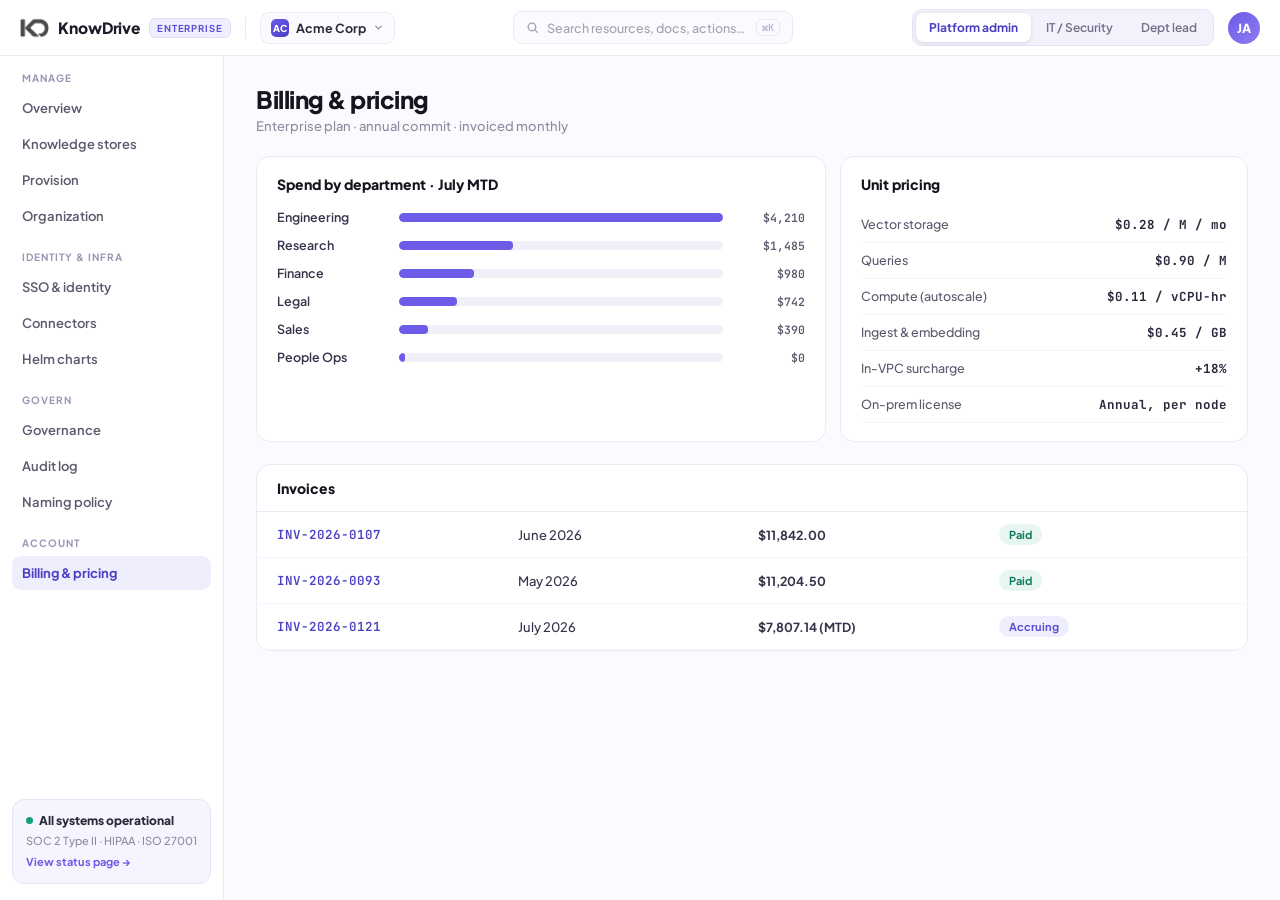
==== site/billing.html @ 1c8ac61a "KnowDrive Enterprise Console v1 Co-Authored-By: Claude Fable 5 <noreply@anthropic.com>" ====
<!DOCTYPE html>
<html lang="en">
<head>
<meta charset="utf-8">
<meta name="viewport" content="width=device-width, initial-scale=1">
<title>Billing & pricing — KnowDrive Enterprise Console</title>
<link rel="stylesheet" href="css/styles.css">
</head>
<body>

<header class="topbar">
  <a class="brand" href="index.html">
    <img src="assets/logo.png" alt="KnowDrive">
    <b>KnowDrive</b>
    <span class="tag">ENTERPRISE</span>
  </a>
  <span class="vline"></span>
  <div class="orgwrap">
    <button class="orgbtn" type="button">
      <span class="oini" style="background:linear-gradient(135deg,#6C5CE7,#4B3FC4);">AC</span>
      <span class="oname">Acme Corp</span>
      <svg width="11" height="11" viewBox="0 0 24 24" fill="none" stroke="#8C8C9E" stroke-width="2.6" stroke-linecap="round" stroke-linejoin="round"><path d="m6 9 6 6 6-6"/></svg>
    </button>
    <div class="orgmenu hidden">
      <div class="mlabel">Switch organization</div>
      <button class="orgopt" type="button" data-org="acme"><span class="oini" style="background:linear-gradient(135deg,#6C5CE7,#4B3FC4);">AC</span><span><span class="oname">Acme Corp</span><span class="osub">412 members · 6 stores</span></span><span class="check">✓</span></button>
      <button class="orgopt" type="button" data-org="northwind"><span class="oini" style="background:linear-gradient(135deg,#12A07A,#0B7C63);">NL</span><span><span class="oname">Northwind Labs</span><span class="osub">38 members · 2 stores</span></span><span class="check">✓</span></button>
      <button class="orgopt" type="button" data-org="recourse"><span class="oini" style="background:linear-gradient(135deg,#2A6FDB,#1B4FA8);">RS</span><span><span class="oname">Recourse Software</span><span class="osub">9 members · 1 store</span></span><span class="check">✓</span></button>
    </div>
  </div>
  <span class="spacer"></span>
  <button class="searchbtn" type="button">
    <svg width="13" height="13" viewBox="0 0 24 24" fill="none" stroke="#A1A1B2" stroke-width="2.4" stroke-linecap="round"><circle cx="11" cy="11" r="7"/><path d="m21 21-4.3-4.3"/></svg>
    Search resources, docs, actions…
    <kbd>⌘K</kbd>
  </button>
  <span class="spacer"></span>
  <div class="roleseg">
    <button type="button" data-role="platform">Platform admin</button>
    <button type="button" data-role="security">IT / Security</button>
    <button type="button" data-role="dept">Dept lead</button>
  </div>
  <a class="avatar" href="profile.html" title="Profile &amp; account">JA</a>
</header>

<div class="frame">
  <aside class="sidebar">

      <div class="navsec">
        <div class="ntitle">Manage</div>
        <div class="nitems">
          <a class="navitem" data-roles="platform security dept" href="index.html">Overview</a>
          <a class="navitem" data-roles="platform dept" href="stores.html">Knowledge stores</a>
          <a class="navitem" data-roles="platform dept" href="provision.html">Provision</a>
          <a class="navitem" data-roles="platform security" href="organization.html">Organization</a>
        </div>
      </div>

      <div class="navsec">
        <div class="ntitle">Identity & infra</div>
        <div class="nitems">
          <a class="navitem" data-roles="platform security" href="sso.html">SSO & identity</a>
          <a class="navitem" data-roles="platform security" href="connectors.html">Connectors</a>
          <a class="navitem" data-roles="platform security" href="helm.html">Helm charts</a>
        </div>
      </div>

      <div class="navsec">
        <div class="ntitle">Govern</div>
        <div class="nitems">
          <a class="navitem" data-roles="platform security" href="governance.html">Governance</a>
          <a class="navitem" data-roles="platform security" href="audit.html">Audit log</a>
          <a class="navitem" data-roles="platform security" href="naming.html">Naming policy</a>
        </div>
      </div>

      <div class="navsec">
        <div class="ntitle">Account</div>
        <div class="nitems">
          <a class="navitem active" data-roles="platform dept" href="billing.html">Billing & pricing</a>
        </div>
      </div>
    <a class="statusbox" href="status.html">
      <span class="srow"><span class="sdot"></span>All systems operational</span>
      <span class="ssub">SOC 2 Type II · HIPAA · ISO 27001</span>
      <span class="slink">View status page →</span>
    </a>
  </aside>
  <main class="main">
    <div class="content">

<h1 class="pt">Billing &amp; pricing</h1>
<div class="psub" style="margin-bottom:22px;">Enterprise plan · annual commit · invoiced monthly</div>
<div style="display:grid; grid-template-columns:1.4fr 1fr; gap:14px;" class="section-gap">
  <div class="card pad">
    <div class="ctitle" style="margin-bottom:16px;">Spend by department · July MTD</div>
    <div style="display:flex; flex-direction:column; gap:12px;">
      <div style="display:grid; grid-template-columns:110px 1fr 70px; gap:12px; align-items:center;"><span class="td b">Engineering</span><div class="bar" style="height:9px; border-radius:5px;"><div class="fill" style="width:100%;"></div></div><span class="td mono2" style="font-weight:600; color:#5A5A6E; text-align:right;">$4,210</span></div>
      <div style="display:grid; grid-template-columns:110px 1fr 70px; gap:12px; align-items:center;"><span class="td b">Research</span><div class="bar" style="height:9px; border-radius:5px;"><div class="fill" style="width:35%;"></div></div><span class="td mono2" style="font-weight:600; color:#5A5A6E; text-align:right;">$1,485</span></div>
      <div style="display:grid; grid-template-columns:110px 1fr 70px; gap:12px; align-items:center;"><span class="td b">Finance</span><div class="bar" style="height:9px; border-radius:5px;"><div class="fill" style="width:23%;"></div></div><span class="td mono2" style="font-weight:600; color:#5A5A6E; text-align:right;">$980</span></div>
      <div style="display:grid; grid-template-columns:110px 1fr 70px; gap:12px; align-items:center;"><span class="td b">Legal</span><div class="bar" style="height:9px; border-radius:5px;"><div class="fill" style="width:18%;"></div></div><span class="td mono2" style="font-weight:600; color:#5A5A6E; text-align:right;">$742</span></div>
      <div style="display:grid; grid-template-columns:110px 1fr 70px; gap:12px; align-items:center;"><span class="td b">Sales</span><div class="bar" style="height:9px; border-radius:5px;"><div class="fill" style="width:9%;"></div></div><span class="td mono2" style="font-weight:600; color:#5A5A6E; text-align:right;">$390</span></div>
      <div style="display:grid; grid-template-columns:110px 1fr 70px; gap:12px; align-items:center;"><span class="td b">People Ops</span><div class="bar" style="height:9px; border-radius:5px;"><div class="fill" style="width:2%;"></div></div><span class="td mono2" style="font-weight:600; color:#5A5A6E; text-align:right;">$0</span></div>
    </div>
  </div>
  <div class="card pad">
    <div class="ctitle" style="margin-bottom:14px;">Unit pricing</div>
    <div style="display:flex; justify-content:space-between; padding:9px 0; border-bottom:1px solid #F5F3FC;"><span class="td" style="font-size:12.5px; color:#5A5A6E;">Vector storage</span><span class="td mono" style="font-weight:700; color:#2A2A3C;">$0.28 / M / mo</span></div>
    <div style="display:flex; justify-content:space-between; padding:9px 0; border-bottom:1px solid #F5F3FC;"><span class="td" style="font-size:12.5px; color:#5A5A6E;">Queries</span><span class="td mono" style="font-weight:700; color:#2A2A3C;">$0.90 / M</span></div>
    <div style="display:flex; justify-content:space-between; padding:9px 0; border-bottom:1px solid #F5F3FC;"><span class="td" style="font-size:12.5px; color:#5A5A6E;">Compute (autoscale)</span><span class="td mono" style="font-weight:700; color:#2A2A3C;">$0.11 / vCPU-hr</span></div>
    <div style="display:flex; justify-content:space-between; padding:9px 0; border-bottom:1px solid #F5F3FC;"><span class="td" style="font-size:12.5px; color:#5A5A6E;">Ingest & embedding</span><span class="td mono" style="font-weight:700; color:#2A2A3C;">$0.45 / GB</span></div>
    <div style="display:flex; justify-content:space-between; padding:9px 0; border-bottom:1px solid #F5F3FC;"><span class="td" style="font-size:12.5px; color:#5A5A6E;">In-VPC surcharge</span><span class="td mono" style="font-weight:700; color:#2A2A3C;">+18%</span></div>
    <div style="display:flex; justify-content:space-between; padding:9px 0; border-bottom:1px solid #F5F3FC;"><span class="td" style="font-size:12.5px; color:#5A5A6E;">On-prem license</span><span class="td mono" style="font-weight:700; color:#2A2A3C;">Annual, per node</span></div>
  </div>
</div>
<div class="card" style="overflow:hidden;">
  <div style="padding:14px 20px; border-bottom:1px solid #ECE9F7;" class="ctitle">Invoices</div>
  <div class="trow" style="grid-template-columns:1fr 1fr 1fr 1fr;"><span class="td mono">INV-2026-0107</span><span class="td">June 2026</span><span class="td b" style="font-weight:700;">$11,842.00</span><span class="chip green">Paid</span></div>
  <div class="trow" style="grid-template-columns:1fr 1fr 1fr 1fr;"><span class="td mono">INV-2026-0093</span><span class="td">May 2026</span><span class="td b" style="font-weight:700;">$11,204.50</span><span class="chip green">Paid</span></div>
  <div class="trow" style="grid-template-columns:1fr 1fr 1fr 1fr;"><span class="td mono">INV-2026-0121</span><span class="td">July 2026</span><span class="td b" style="font-weight:700;">$7,807.14 (MTD)</span><span class="chip violet">Accruing</span></div>
</div>
    </div>
  </main>
</div>

<script src="js/shell.js"></script>
</body>
</html>
---- site/css/styles.css ----
/* ===========================================================
   KnowDrive Enterprise Console — shared styles
   Plain CSS, no framework.
=========================================================== */
@import url("https://fonts.googleapis.com/css2?family=Plus+Jakarta+Sans:wght@400;500;600;700;800&family=JetBrains+Mono:wght@400;500;600&display=swap");

:root {
  --ink:#15151F; --muted:#5A5A6E; --faint:#8C8C9E; --soft:#9A95B5;
  --brand:#6C5CE7; --brand-dk:#4B3FC4; --brand-bg:#EFEEFC;
  --line:#ECE9F7; --line2:#F5F3FC; --page:#FBFAFF;
  --green:#12A07A; --green-dk:#0E7C5F; --green-bg:#E7F6F1;
  --amber:#C9871F; --amber-bg:#FCF3E3;
  --red:#C03A3A; --red-bg:#FBEDED;
  --blue:#2A6FDB; --blue-bg:#E9F1FD;
}
* { box-sizing:border-box; }
html, body { margin:0; padding:0; }
body {
  font-family:"Plus Jakarta Sans", system-ui, sans-serif;
  -webkit-font-smoothing:antialiased;
  color:var(--ink); background:var(--page);
  height:100vh; display:flex; flex-direction:column; overflow:hidden;
}
a { color:var(--brand); text-decoration:none; }
a:hover { color:var(--brand-dk); }
.mono { font-family:"JetBrains Mono", monospace; }

@keyframes kdPulse { 0%,100%{opacity:1} 50%{opacity:.35} }
@keyframes kdFadeIn { from{opacity:0; transform:translateY(6px)} to{opacity:1; transform:none} }
@keyframes kdSpin { to{transform:rotate(360deg)} }
@keyframes kdBarStripe { 0%{background-position:0 0} 100%{background-position:28px 0} }

/* ---------- topbar ---------- */
.topbar { flex:none; display:flex; align-items:center; gap:14px; padding:0 20px; height:56px; background:#fff; border-bottom:1px solid var(--line); }
.brand { display:flex; align-items:center; gap:9px; }
.brand img { height:22px; width:auto; display:block; }
.brand b { font-weight:800; font-size:15.5px; letter-spacing:-.01em; color:#1C1C2B; }
.brand .tag { font:700 9.5px "Plus Jakarta Sans"; letter-spacing:.09em; color:#5B4FD6; background:var(--brand-bg); border:1px solid #E2DEF8; padding:3px 7px; border-radius:6px; }
.vline { width:1px; height:22px; background:var(--line); }
.spacer { flex:1; }

.orgwrap { position:relative; }
.orgbtn { display:flex; align-items:center; gap:7px; padding:6px 10px; border:1px solid var(--line); border-radius:9px; background:#FBFAFE; cursor:pointer; font:700 12.5px "Plus Jakarta Sans"; color:#2A2A3C; }
.orgbtn:hover { border-color:#D7D4F7; }
.orgbtn .oini, .orgmenu .oini { width:18px; height:18px; border-radius:5px; color:#fff; display:flex; align-items:center; justify-content:center; font-size:9.5px; font-weight:800; }
.orgmenu { position:absolute; top:40px; left:0; width:248px; background:#fff; border:1px solid #ECECF1; border-radius:13px; box-shadow:0 16px 44px rgba(20,20,50,.16); padding:7px; z-index:150; animation:kdFadeIn .15s ease; }
.orgmenu.hidden { display:none; }
.orgmenu .mlabel { font:700 10px "Plus Jakarta Sans"; letter-spacing:.1em; text-transform:uppercase; color:var(--soft); padding:7px 10px 5px; }
.orgmenu button.orgopt { display:flex; align-items:center; gap:10px; width:100%; padding:8px 10px; border:none; border-radius:9px; cursor:pointer; background:none; text-align:left; }
.orgmenu button.orgopt:hover, .orgmenu button.orgopt.active { background:var(--line2); }
.orgopt .oini { width:24px; height:24px; border-radius:7px; font:800 10px "Plus Jakarta Sans"; }
.orgopt .oname { display:block; font:700 12.5px "Plus Jakarta Sans"; color:#2A2A3C; }
.orgopt .osub { display:block; font:500 10.5px "Plus Jakarta Sans"; color:var(--soft); }
.orgopt .check { margin-left:auto; color:var(--brand); font-weight:800; }

.searchbtn { display:flex; align-items:center; gap:8px; padding:7px 12px; border:1px solid var(--line); border-radius:9px; background:#FBFAFE; width:280px; cursor:pointer; font:500 12.5px "Plus Jakarta Sans"; color:#A1A1B2; }
.searchbtn:hover { border-color:#D7D4F7; }
.searchbtn kbd { margin-left:auto; font:600 10px "JetBrains Mono"; color:#B9B4D6; border:1px solid var(--line); border-radius:5px; padding:1px 5px; }

.roleseg { display:flex; align-items:center; background:#F3F1FB; border:1px solid #E7E3F6; border-radius:10px; padding:3px; gap:2px; }
.roleseg button { padding:7px 13px; border:none; border-radius:8px; background:transparent; cursor:pointer; font:600 12px "Plus Jakarta Sans"; color:#71718A; }
.roleseg button.active { background:#fff; box-shadow:0 1px 4px rgba(30,20,80,.12); font-weight:700; color:var(--brand-dk); }

.avatar { width:32px; height:32px; border-radius:50%; background:linear-gradient(135deg,#6C5CE7,#8E7CF0); color:#fff; display:flex; align-items:center; justify-content:center; font:800 12.5px "Plus Jakarta Sans"; }
a.avatar:hover { box-shadow:0 0 0 3px var(--brand-bg); color:#fff; }

/* ---------- frame ---------- */
.frame { flex:1; display:flex; min-height:0; }
.sidebar { flex:none; width:224px; background:#fff; border-right:1px solid var(--line); padding:16px 12px; overflow-y:auto; display:flex; flex-direction:column; gap:18px; }
.navsec .ntitle { font:700 10px "Plus Jakarta Sans"; letter-spacing:.1em; text-transform:uppercase; color:var(--soft); padding:0 10px 7px; }
.navsec { display:block; }
.navsec .nitems { display:flex; flex-direction:column; gap:2px; }
a.navitem { display:block; padding:9px 10px; border-radius:9px; font:600 13px "Plus Jakarta Sans"; color:var(--muted); }
a.navitem:hover { background:var(--line2); color:var(--muted); }
a.navitem.active { background:var(--brand-bg); font-weight:700; color:var(--brand-dk); }
a.statusbox { margin-top:auto; display:block; background:#F6F4FE; border:1px solid #E7E3F6; border-radius:12px; padding:13px; }
a.statusbox:hover { border-color:#D7D4F7; background:#F1EDFD; }
.statusbox .srow { display:flex; align-items:center; gap:6px; font:800 12px "Plus Jakarta Sans"; color:#2A2A3C; }
.statusbox .sdot { width:7px; height:7px; border-radius:50%; background:var(--green); animation:kdPulse 2.2s ease-in-out infinite; }
.statusbox .ssub { font:500 11px "Plus Jakarta Sans"; color:var(--faint); margin-top:5px; line-height:1.5; }
.statusbox .slink { font:700 11px "Plus Jakarta Sans"; color:var(--brand); margin-top:7px; }

.main { flex:1; overflow-y:auto; min-width:0; }
.content { max-width:1180px; margin:0 auto; padding:28px 32px 60px; animation:kdFadeIn .25s ease; }

/* ---------- headings & buttons ---------- */
.head-row { display:flex; align-items:flex-end; justify-content:space-between; margin-bottom:22px; }
h1.pt { font:800 24px "Plus Jakarta Sans"; letter-spacing:-.02em; margin:0; }
.psub { font:500 13px "Plus Jakarta Sans"; color:var(--faint); margin-top:4px; }
.btn { display:inline-flex; align-items:center; gap:8px; padding:11px 18px; border-radius:11px; cursor:pointer; font:700 13px "Plus Jakarta Sans"; border:none; white-space:nowrap; }
.btn.primary { background:var(--brand); color:#fff; box-shadow:0 6px 18px rgba(108,92,231,.28); }
.btn.primary:hover { background:#5B4FD6; color:#fff; }
.btn.dark { background:var(--ink); color:#fff; box-shadow:0 6px 18px rgba(21,21,31,.18); }
.btn.dark:hover { background:#000; }
.btn.ghost { background:#fff; color:#2A2A3C; border:1px solid #E2E2EA; }
.btn.ghost:hover { border-color:#D7D4F7; }
.btn.danger { background:var(--red); color:#fff; }
.btn.dghost { background:#fff; color:var(--red); border:1px solid #F0D9D9; }
.btn.dghost:hover { background:var(--red-bg); }
.btn.sm { padding:7px 12px; border-radius:8px; font-size:11.5px; }
.backlink { display:inline-block; font:700 12.5px "Plus Jakarta Sans"; color:var(--brand); margin-bottom:14px; background:none; border:none; cursor:pointer; padding:0; }

/* ---------- cards, chips, tables ---------- */
.card { background:#fff; border:1px solid var(--line); border-radius:14px; }
.card.pad { padding:18px 20px; }
.ctitle { font:800 14px "Plus Jakarta Sans"; }
.chip { display:inline-flex; align-items:center; justify-self:start; white-space:nowrap; padding:4px 10px; border-radius:20px; font:700 11px "Plus Jakarta Sans"; }
.chip.green { background:var(--green-bg); color:var(--green-dk); }
.chip.amber { background:var(--amber-bg); color:#B0761B; }
.chip.red { background:var(--red-bg); color:var(--red); }
.chip.violet { background:var(--brand-bg); color:#5B4FD6; }
.chip.gray { background:#F3F3F7; color:#71718A; }
.chip.blue { background:var(--blue-bg); color:var(--blue); }

.grid4 { display:grid; grid-template-columns:repeat(4,1fr); gap:14px; margin-bottom:22px; }
.grid2 { display:grid; grid-template-columns:1fr 1fr; gap:12px; }
.kpi { background:#fff; border:1px solid var(--line); border-radius:14px; padding:16px 18px; }
.kpi .kl { font:700 11px "Plus Jakarta Sans"; letter-spacing:.07em; text-transform:uppercase; color:var(--soft); }
.kpi .kv { font:800 25px "Plus Jakarta Sans"; letter-spacing:-.02em; }
.kpi .krow { display:flex; align-items:baseline; gap:8px; margin-top:8px; }
.kpi .kd { font:700 12px "Plus Jakarta Sans"; }
.kpi .kd.up { color:var(--green); } .kpi .kd.warn { color:var(--amber); }
.kpi .ks { font:500 11.5px "Plus Jakarta Sans"; color:var(--faint); margin-top:4px; }

.thead, .trow { display:grid; gap:12px; padding:12px 20px; align-items:center; }
.thead { background:#FBFAFE; border-bottom:1px solid var(--line); font:700 10.5px "Plus Jakarta Sans"; letter-spacing:.07em; text-transform:uppercase; color:var(--soft); }
.trow { border-bottom:1px solid var(--line2); }
a.trow:hover, .trow.click:hover { background:#FBFAFE; cursor:pointer; }
.td { font:500 13px "Plus Jakarta Sans"; color:#33334A; }
.td.b { font-weight:600; font-size:12.5px; }
.td.mono { font:600 12.5px "JetBrains Mono"; color:var(--brand-dk); }
.td.mono2 { font:500 11.5px "JetBrains Mono"; color:var(--faint); }
.td.dim { color:var(--faint); font-size:12px; }
.td.r { text-align:right; }

.bar { height:7px; background:#F1EFF8; border-radius:4px; overflow:hidden; }
.bar .fill { height:100%; border-radius:4px; background:var(--brand); }
.bar .fill.warn { background:var(--amber); }

/* chip-style option buttons */
.chipbtn { padding:9px 15px; border:1px solid #E2E2EA; border-radius:10px; background:#fff; cursor:pointer; font:600 12.5px "Plus Jakarta Sans"; color:var(--muted); }
.chipbtn.active { border:1.5px solid var(--brand); background:var(--brand-bg); font-weight:700; color:var(--brand-dk); }
.chiprow { display:flex; gap:8px; flex-wrap:wrap; }

/* toggle */
.toggle { width:38px; height:22px; border-radius:11px; padding:2px; display:inline-flex; background:#D9D5EC; transition:background .2s; flex:none; cursor:pointer; border:none; }
.toggle .knob { width:18px; height:18px; border-radius:50%; background:#fff; transition:transform .2s; box-shadow:0 1px 3px rgba(0,0,0,.2); }
.toggle.on { background:var(--brand); }
.toggle.on .knob { transform:translateX(16px); }

/* inputs */
.input { width:100%; border:1px solid #E2E2EA; border-radius:11px; padding:11px 14px; font:500 13.5px "Plus Jakarta Sans"; color:#1C1C2B; outline:none; background:#fff; }
.input:focus { border-color:var(--brand); box-shadow:0 0 0 3px var(--brand-bg); }
.flabel { font:700 12px "Plus Jakarta Sans"; color:var(--muted); margin-bottom:7px; }
.idpill { display:flex; align-items:center; gap:8px; margin-top:10px; padding:10px 13px; background:#F6F4FE; border:1px solid #E7E3F6; border-radius:10px; }
.idpill .il { font:700 10.5px "Plus Jakarta Sans"; letter-spacing:.07em; color:var(--soft); }
.idpill .iv { font:600 12.5px "JetBrains Mono"; color:var(--brand-dk); }
.idpill .ok { margin-left:auto; font:600 11px "Plus Jakarta Sans"; color:var(--green); }

/* select cards */
.selcard { text-align:left; padding:16px 18px; border-radius:13px; cursor:pointer; background:#fff; border:1px solid #E7E7EF; }
.selcard.active { background:#F6F4FE; border:1.5px solid var(--brand); }
.selcard .st { font:800 13.5px "Plus Jakarta Sans"; color:var(--ink); }
.selcard .sd { display:block; font:500 12px "Plus Jakarta Sans"; color:var(--faint); line-height:1.55; margin-top:7px; }
.selcard .sc2 { display:block; font:600 11px "Plus Jakarta Sans"; color:#5B4FD6; margin-top:9px; }
.selcard .sp { display:block; font:800 19px "Plus Jakarta Sans"; color:var(--brand); margin-top:6px; }

/* code blocks */
.codeblock { background:var(--ink); border-radius:11px; padding:13px 15px; font:600 11.5px "JetBrains Mono"; color:#B9AFFA; line-height:1.7; overflow-x:auto; white-space:pre; }
.codeblock.lite { background:#FBFAFE; border:1px solid var(--line); color:var(--brand-dk); font-weight:500; }

/* overlays: modals + palette */
.overlay { position:fixed; inset:0; z-index:180; background:rgba(21,21,31,.42); backdrop-filter:blur(3px); display:flex; align-items:center; justify-content:center; padding:24px; }
.overlay.hidden { display:none; }
.overlay.top { align-items:flex-start; padding-top:110px; z-index:200; }
.modal { width:440px; max-width:92vw; background:#fff; border-radius:18px; box-shadow:0 30px 80px rgba(20,10,60,.32); padding:26px 28px; animation:kdFadeIn .15s ease; }
.mtitle { font:800 17px "Plus Jakarta Sans"; margin-bottom:16px; }
.mfoot { display:flex; gap:10px; justify-content:flex-end; margin-top:20px; }
.mcenter { text-align:center; padding:10px 0; }
.mico { width:48px; height:48px; margin:0 auto 14px; border-radius:50%; display:flex; align-items:center; justify-content:center; }
.mico.green { background:var(--green-bg); } .mico.violet { background:var(--brand-bg); }
.spinner { width:44px; height:44px; margin:0 auto 16px; border-radius:50%; border:3px solid var(--brand-bg); border-top-color:var(--brand); animation:kdSpin 1s linear infinite; }
.mh { font:800 16px "Plus Jakarta Sans"; }
.ms { font:500 12.5px "Plus Jakarta Sans"; color:var(--faint); margin-top:5px; line-height:1.6; }
.merr { font:600 12px "Plus Jakarta Sans"; color:var(--red); margin-top:10px; }

.palette { width:620px; max-width:90vw; background:#fff; border-radius:16px; box-shadow:0 30px 80px rgba(20,10,60,.32); overflow:hidden; animation:kdFadeIn .15s ease; }
.palette .pin { display:flex; align-items:center; gap:11px; padding:15px 18px; border-bottom:1px solid var(--line); }
.palette input { flex:1; border:none; outline:none; font:600 15px "Plus Jakarta Sans"; color:var(--ink); background:transparent; }
.palette .presults { max-height:390px; overflow-y:auto; padding:8px; }
.palette .pgroup { font:700 10px "Plus Jakarta Sans"; letter-spacing:.1em; text-transform:uppercase; color:var(--soft); padding:10px 12px 5px; }
.palette a.pitem { display:flex; align-items:center; gap:11px; padding:10px 12px; border-radius:9px; font:600 13px "Plus Jakarta Sans"; color:#2A2A3C; }
.palette a.pitem:hover { background:var(--line2); color:#2A2A3C; }
.palette .pico { flex:none; width:22px; height:22px; border-radius:6px; display:inline-flex; align-items:center; justify-content:center; font:800 9px "JetBrains Mono"; }
.palette .phint { margin-left:auto; font:500 11px "Plus Jakarta Sans"; color:#B9B4D6; }
.palette .pfoot { display:flex; gap:14px; padding:10px 18px; border-top:1px solid var(--line2); background:#FBFAFE; font:600 10.5px "Plus Jakarta Sans"; color:#B9B4D6; }
.palette .pempty { padding:26px; text-align:center; font:500 13px "Plus Jakarta Sans"; color:var(--soft); }

/* wizard steps */
.wsteps { display:flex; gap:8px; margin-bottom:26px; }
.wstep { flex:1; display:flex; align-items:center; gap:9px; }
.wnum { flex:none; width:24px; height:24px; border-radius:50%; display:inline-flex; align-items:center; justify-content:center; font:800 11px "Plus Jakarta Sans"; background:#F1EFF8; color:var(--soft); }
.wstep.active .wnum { background:var(--brand); color:#fff; }
.wstep.done .wnum { background:var(--green); color:#fff; }
.wlabel { font:600 12px "Plus Jakarta Sans"; color:var(--soft); white-space:nowrap; }
.wstep.active .wlabel { font-weight:800; color:var(--ink); }
.wstep.done .wlabel { color:var(--green); }
.wline { flex:1; height:2px; border-radius:1px; background:var(--line); }
.wstep.done .wline { background:var(--green); }

/* status page bars */
.upbars { display:flex; gap:2px; }
.upbars div { flex:1; height:26px; border-radius:2px; background:#8FD8BC; }
.upbars div.amber { background:#F0C674; }
.upbars div.red { background:#E08B8B; }

/* misc */
.section-gap { margin-bottom:22px; }
.hidden { display:none !important; }

/* ---------- page-load progress bar ---------- */
.loadbar { position:fixed; top:0; left:0; height:3px; width:0; z-index:400; background:linear-gradient(90deg,#6C5CE7,#8E7CF0); border-radius:0 2px 2px 0; box-shadow:0 0 8px rgba(108,92,231,.5); transition:width .25s ease, opacity .3s ease; pointer-events:none; }
body.loading .content { opacity:.45; transition:opacity .2s ease; }

/* skeleton shimmer on arrival */
@keyframes kdShimmer { 0%{background-position:-360px 0} 100%{background-position:360px 0} }
body.arriving .content > * { animation:kdFadeIn .3s ease both; }
body.arriving .content > *:nth-child(2) { animation-delay:.06s; }
body.arriving .content > *:nth-child(3) { animation-delay:.12s; }
body.arriving .content > *:nth-child(4) { animation-delay:.18s; }

/* ---------- responsive / mobile ---------- */
.menubtn { display:none; flex:none; width:38px; height:38px; align-items:center; justify-content:center; border:1px solid var(--line); border-radius:9px; background:#FBFAFE; cursor:pointer; }
.scrim { display:none; }

@media (max-width: 1080px) {
  .grid4 { grid-template-columns:repeat(2,1fr); }
  .searchbtn { width:auto; font-size:0; gap:0; padding:10px 11px; }
  .searchbtn kbd { display:none; }
}

@media (max-width: 860px) {
  /* topbar condenses */
  .topbar { gap:10px; padding:0 14px; height:54px; }
  .brand b, .brand .tag, .vline { display:none; }
  .roleseg { display:none; }
  .searchbtn kbd { display:none; }
  .orgbtn .oname { max-width:92px; overflow:hidden; text-overflow:ellipsis; white-space:nowrap; }

  /* off-canvas sidebar behind a hamburger */
  .menubtn { display:flex; }
  .sidebar { position:fixed; top:54px; bottom:0; left:0; z-index:170; width:min(280px, 84vw); transform:translateX(-105%); transition:transform .22s ease; box-shadow:0 18px 60px rgba(20,10,60,.18); }
  body.navopen .sidebar { transform:none; }
  .scrim { position:fixed; inset:54px 0 0 0; z-index:160; background:rgba(21,21,31,.38); }
  body.navopen .scrim { display:block; }

  /* content */
  .content { padding:18px 16px 48px; }
  .head-row { flex-direction:column; align-items:flex-start; gap:12px; }
  h1.pt { font-size:20px; }
  .grid2, .grid4 { grid-template-columns:1fr; }
  .content [style*="grid-template-columns:1.6fr 1fr"],
  .content [style*="grid-template-columns:1.4fr 1fr"],
  .content [style*="grid-template-columns:1fr 1fr 1fr"],
  .content [style*="grid-template-columns:1.2fr 1fr"],
  .content [style*="grid-template-columns:repeat(5,1fr)"] { grid-template-columns:1fr !important; }

  /* data tables scroll sideways instead of crushing */
  .card:has(.thead) { overflow-x:auto; }
  .card:has(.thead) .thead, .card:has(.thead) .trow { min-width:720px; }

  /* dept/org cards stack */
  .content .card[style*="grid-template-columns:1.4fr 1fr 1fr 1.4fr 1fr"] { grid-template-columns:1fr 1fr !important; }

  /* wizard */
  .wsteps { flex-wrap:wrap; gap:10px 8px; }
  .wstep { flex:0 0 auto; }
  .wline { display:none; }
  .wpanel.card { padding:20px 18px !important; }

  /* modals & palette */
  .modal { padding:22px 20px; }
  .overlay.top { padding-top:70px; }
  .palette .presults { max-height:60vh; }

  /* profile rows wrap */
  .srow-item { grid-template-columns:1fr auto !important; row-gap:4px; }
  .srow-item .td.mono2 { display:none; }

  /* status uptime bars slim down */
  .upbars div { height:20px; }

  /* touch targets */
  .btn.sm { padding:9px 14px; }
  a.navitem { padding:12px 10px; }
}
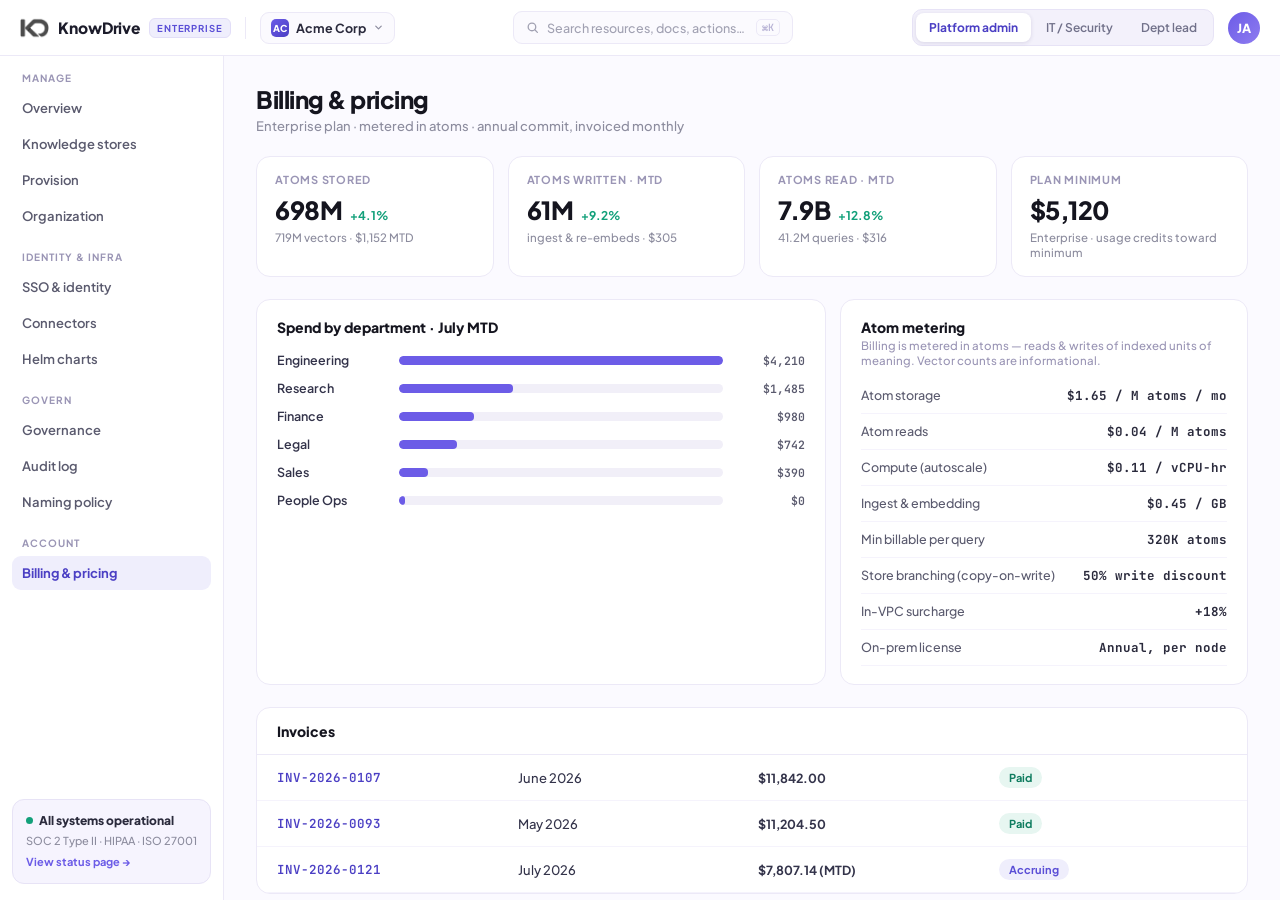
==== commit 07e2e586: "Implement Enterprise Console design update: atom-based metering Sync billing, governance, index, pro" ====
--- a/site/billing.html
+++ b/site/billing.html
@@ -90,7 +90,13 @@
     <div class="content">
 
 <h1 class="pt">Billing &amp; pricing</h1>
-<div class="psub" style="margin-bottom:22px;">Enterprise plan · annual commit · invoiced monthly</div>
+<div class="psub" style="margin-bottom:22px;">Enterprise plan · metered in atoms · annual commit, invoiced monthly</div>
+<div class="grid4">
+  <div class="kpi"><div class="kl">Atoms stored</div><div class="krow"><span class="kv">698M</span><span class="kd up">+4.1%</span></div><div class="ks">719M vectors · $1,152 MTD</div></div>
+  <div class="kpi"><div class="kl">Atoms written · MTD</div><div class="krow"><span class="kv">61M</span><span class="kd up">+9.2%</span></div><div class="ks">ingest &amp; re-embeds · $305</div></div>
+  <div class="kpi"><div class="kl">Atoms read · MTD</div><div class="krow"><span class="kv">7.9B</span><span class="kd up">+12.8%</span></div><div class="ks">41.2M queries · $316</div></div>
+  <div class="kpi"><div class="kl">Plan minimum</div><div class="krow"><span class="kv">$5,120</span></div><div class="ks">Enterprise · usage credits toward minimum</div></div>
+</div>
 <div style="display:grid; grid-template-columns:1.4fr 1fr; gap:14px;" class="section-gap">
   <div class="card pad">
     <div class="ctitle" style="margin-bottom:16px;">Spend by department · July MTD</div>
@@ -104,11 +110,14 @@
     </div>
   </div>
   <div class="card pad">
-    <div class="ctitle" style="margin-bottom:14px;">Unit pricing</div>
-    <div style="display:flex; justify-content:space-between; padding:9px 0; border-bottom:1px solid #F5F3FC;"><span class="td" style="font-size:12.5px; color:#5A5A6E;">Vector storage</span><span class="td mono" style="font-weight:700; color:#2A2A3C;">$0.28 / M / mo</span></div>
-    <div style="display:flex; justify-content:space-between; padding:9px 0; border-bottom:1px solid #F5F3FC;"><span class="td" style="font-size:12.5px; color:#5A5A6E;">Queries</span><span class="td mono" style="font-weight:700; color:#2A2A3C;">$0.90 / M</span></div>
+    <div class="ctitle" style="margin-bottom:2px;">Atom metering</div>
+<div style="font:500 11.5px 'Plus Jakarta Sans'; color:#9A95B5; margin-bottom:10px;">Billing is metered in atoms — reads &amp; writes of indexed units of meaning. Vector counts are informational.</div>
+    <div style="display:flex; justify-content:space-between; padding:9px 0; border-bottom:1px solid #F5F3FC;"><span class="td" style="font-size:12.5px; color:#5A5A6E;">Atom storage</span><span class="td mono" style="font-weight:700; color:#2A2A3C;">$1.65 / M atoms / mo</span></div>
+    <div style="display:flex; justify-content:space-between; padding:9px 0; border-bottom:1px solid #F5F3FC;"><span class="td" style="font-size:12.5px; color:#5A5A6E;">Atom reads</span><span class="td mono" style="font-weight:700; color:#2A2A3C;">$0.04 / M atoms</span></div>
     <div style="display:flex; justify-content:space-between; padding:9px 0; border-bottom:1px solid #F5F3FC;"><span class="td" style="font-size:12.5px; color:#5A5A6E;">Compute (autoscale)</span><span class="td mono" style="font-weight:700; color:#2A2A3C;">$0.11 / vCPU-hr</span></div>
     <div style="display:flex; justify-content:space-between; padding:9px 0; border-bottom:1px solid #F5F3FC;"><span class="td" style="font-size:12.5px; color:#5A5A6E;">Ingest & embedding</span><span class="td mono" style="font-weight:700; color:#2A2A3C;">$0.45 / GB</span></div>
+    <div style="display:flex; justify-content:space-between; padding:9px 0; border-bottom:1px solid #F5F3FC;"><span class="td" style="font-size:12.5px; color:#5A5A6E;">Min billable per query</span><span class="td mono" style="font-weight:700; color:#2A2A3C;">320K atoms</span></div>
+    <div style="display:flex; justify-content:space-between; padding:9px 0; border-bottom:1px solid #F5F3FC;"><span class="td" style="font-size:12.5px; color:#5A5A6E;">Store branching (copy-on-write)</span><span class="td mono" style="font-weight:700; color:#2A2A3C;">50% write discount</span></div>
     <div style="display:flex; justify-content:space-between; padding:9px 0; border-bottom:1px solid #F5F3FC;"><span class="td" style="font-size:12.5px; color:#5A5A6E;">In-VPC surcharge</span><span class="td mono" style="font-weight:700; color:#2A2A3C;">+18%</span></div>
     <div style="display:flex; justify-content:space-between; padding:9px 0; border-bottom:1px solid #F5F3FC;"><span class="td" style="font-size:12.5px; color:#5A5A6E;">On-prem license</span><span class="td mono" style="font-weight:700; color:#2A2A3C;">Annual, per node</span></div>
   </div>
